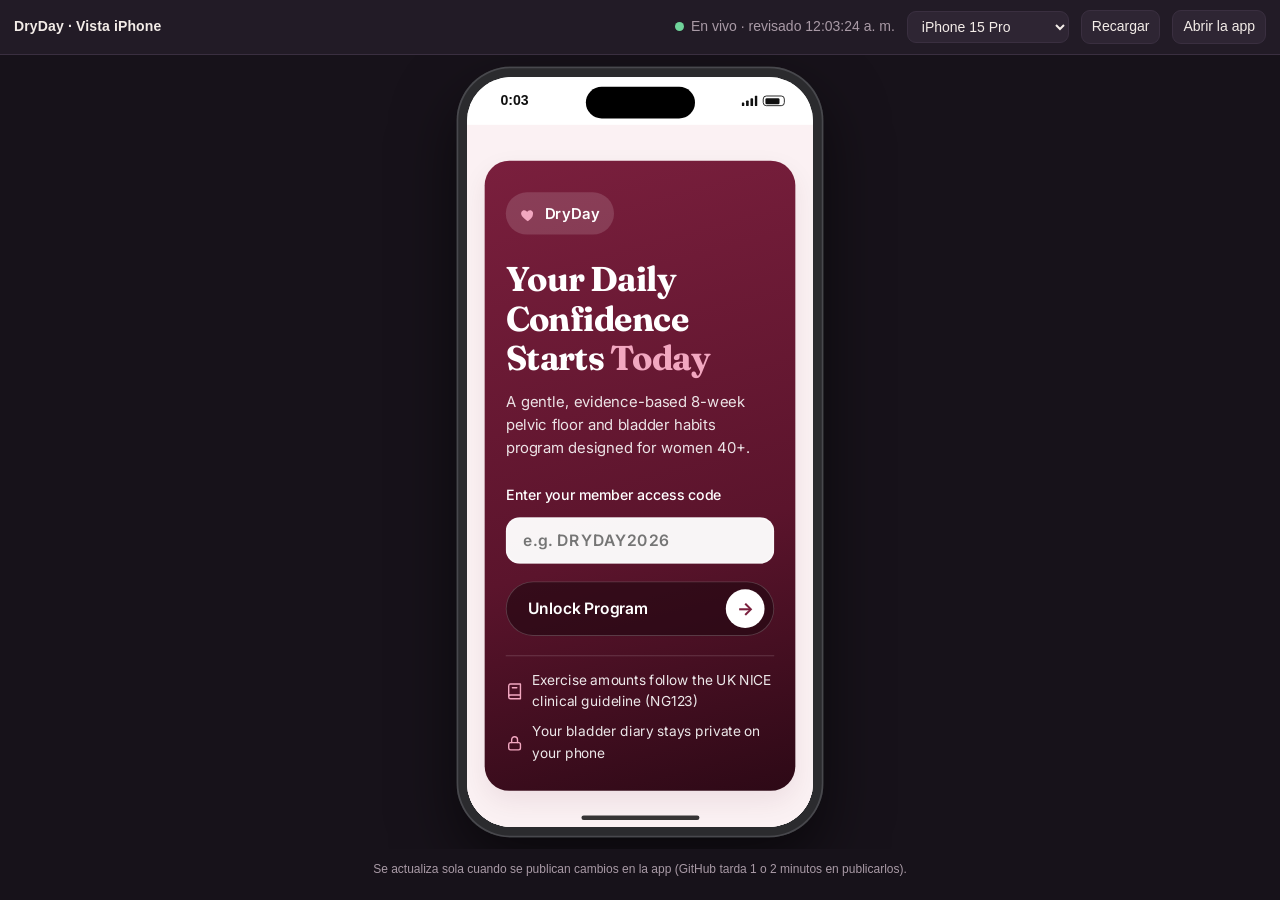
==== preview.html @ 5cd4e9ce "Add live iPhone preview page (preview.html) Shows the app inside an iPhone frame and reloads it auto" ====
<!doctype html>
<html lang="es">
<head>
<meta charset="utf-8" />
<meta name="viewport" content="width=device-width, initial-scale=1, viewport-fit=cover" />
<meta name="robots" content="noindex" />
<title>DryDay · Vista iPhone</title>
<style>
  /* Live iPhone preview of the DryDay app (same site, so the app runs for real inside the frame).
     Not part of the app: the service worker skips this page. */
  :root {
    --bg: #17121a;
    --panel: #221b26;
    --line: #3a2f40;
    --text: #f3ece8;
    --muted: #a99aa6;
    --accent: #e7b7c0;
    --live: #6fd39a;
    --busy: #f0c46a;
    --frame: #2b2b2e;
    --frame-edge: #48484d;
    color-scheme: dark;
  }
  * { box-sizing: border-box; }
  html, body { height: 100%; }
  body {
    margin: 0;
    background: var(--bg);
    color: var(--text);
    font: 14px/1.4 -apple-system, BlinkMacSystemFont, "Segoe UI", Roboto, sans-serif;
    display: flex;
    flex-direction: column;
    overflow: hidden;
  }
  header {
    display: flex;
    flex-wrap: wrap;
    align-items: center;
    gap: 8px 12px;
    padding: max(10px, env(safe-area-inset-top, 0px)) max(14px, env(safe-area-inset-right, 0px)) 10px max(14px, env(safe-area-inset-left, 0px));
    border-bottom: 1px solid var(--line);
    background: var(--panel);
  }
  .brand { font-weight: 700; letter-spacing: .01em; margin-right: auto; }
  .status { display: inline-flex; align-items: center; gap: 7px; color: var(--muted); font-variant-numeric: tabular-nums; }
  .dot { width: 9px; height: 9px; border-radius: 50%; background: var(--live); box-shadow: 0 0 0 0 rgba(111, 211, 154, .6); animation: pulse 2s infinite; }
  .status.busy .dot { background: var(--busy); animation: none; }
  .status.off .dot { background: var(--muted); animation: none; }
  @keyframes pulse { 0% { box-shadow: 0 0 0 0 rgba(111, 211, 154, .55); } 70% { box-shadow: 0 0 0 8px rgba(111, 211, 154, 0); } 100% { box-shadow: 0 0 0 0 rgba(111, 211, 154, 0); } }
  select, button, a.btn {
    font: inherit;
    color: var(--text);
    background: #2e2533;
    border: 1px solid var(--line);
    border-radius: 9px;
    padding: 6px 10px;
    text-decoration: none;
    cursor: pointer;
  }
  button:focus-visible, select:focus-visible, a.btn:focus-visible { outline: 2px solid var(--accent); outline-offset: 2px; }
  .stage { flex: 1; min-height: 0; position: relative; overflow: hidden; }
  .scaler { position: absolute; left: 50%; top: 50%; transform-origin: center center; }
  .phone {
    position: relative;
    padding: 12px;
    border-radius: 62px;
    background: var(--frame);
    box-shadow: inset 0 0 0 2px var(--frame-edge), 0 30px 70px rgba(0, 0, 0, .55);
  }
  .phone.small { border-radius: 46px; padding: 54px 10px; }
  .screen {
    position: relative;
    overflow: hidden;
    border-radius: 50px;
    background: #fff;
    display: flex;
    flex-direction: column;
  }
  .phone.small .screen { border-radius: 4px; }
  .statusbar {
    height: 54px;
    flex: none;
    display: flex;
    align-items: center;
    justify-content: space-between;
    padding: 0 32px 0 38px;
    font: 600 16px/1 -apple-system, BlinkMacSystemFont, "Segoe UI", sans-serif;
    color: #111;
    background: #fff;
    position: relative;
  }
  .phone.small .statusbar { height: 20px; padding: 0 8px; font-size: 12px; }
  .island { position: absolute; left: 50%; top: 11px; width: 124px; height: 36px; margin-left: -62px; border-radius: 20px; background: #000; }
  .phone.small .island { display: none; }
  .sb-icons { display: inline-flex; gap: 6px; align-items: center; }
  .batt { width: 25px; height: 12px; border: 1.5px solid #111; border-radius: 4px; position: relative; padding: 1.5px; }
  .batt::before { content: ""; display: block; height: 100%; width: 80%; background: #111; border-radius: 1.5px; }
  iframe { border: 0; display: block; width: 100%; flex: 1; background: #fff; }
  .home { position: absolute; left: 50%; bottom: 8px; width: 134px; height: 5px; margin-left: -67px; border-radius: 3px; background: rgba(0, 0, 0, .78); pointer-events: none; }
  .phone.small .home { display: none; }
  .homebtn { display: none; position: absolute; left: 50%; bottom: 10px; width: 38px; height: 38px; margin-left: -19px; border-radius: 50%; box-shadow: inset 0 0 0 2px var(--frame-edge); }
  .phone.small .homebtn { display: block; }
  .toast {
    position: absolute;
    left: 50%;
    top: 18px;
    transform: translate(-50%, -12px);
    opacity: 0;
    background: var(--live);
    color: #0f2418;
    font-weight: 700;
    padding: 7px 14px;
    border-radius: 999px;
    transition: opacity .25s, transform .25s;
    pointer-events: none;
    z-index: 5;
  }
  .toast.show { opacity: 1; transform: translate(-50%, 0); }
  .note { color: var(--muted); font-size: 12px; text-align: center; padding: 0 max(14px, env(safe-area-inset-right, 0px)) max(10px, env(safe-area-inset-bottom, 0px)) max(14px, env(safe-area-inset-left, 0px)); }
  @media (prefers-reduced-motion: reduce) { .dot { animation: none; } .toast { transition: none; } }
</style>
</head>
<body>
<header>
  <span class="brand">DryDay · Vista iPhone</span>
  <span class="status" id="status" role="status"><span class="dot"></span><span id="statusText">Conectando…</span></span>
  <label for="device" style="position:absolute;left:-9999px">Modelo</label>
  <select id="device">
    <option value="15pro">iPhone 15 Pro</option>
    <option value="15promax">iPhone 15 Pro Max</option>
    <option value="se">iPhone SE</option>
  </select>
  <button type="button" id="reload">Recargar</button>
  <a class="btn" href="./" target="_blank" rel="noopener">Abrir la app</a>
</header>

<div class="stage" id="stage">
  <div class="toast" id="toast">Cambios nuevos cargados</div>
  <div class="scaler" id="scaler">
    <div class="phone" id="phone">
      <div class="screen" id="screen">
        <div class="statusbar"><span id="clock">9:41</span><span class="island"></span><span class="sb-icons"><svg width="18" height="12" viewBox="0 0 18 12" aria-hidden="true"><rect x="0" y="8" width="3" height="4" rx="1" fill="#111"/><rect x="5" y="5.5" width="3" height="6.5" rx="1" fill="#111"/><rect x="10" y="3" width="3" height="9" rx="1" fill="#111"/><rect x="15" y="0" width="3" height="12" rx="1" fill="#111"/></svg><span class="batt"></span></span></div>
        <iframe id="app" title="App DryDay" src="./"></iframe>
        <div class="home"></div>
      </div>
      <div class="homebtn"></div>
    </div>
  </div>
</div>
<p class="note">Se actualiza sola cuando se publican cambios en la app (GitHub tarda 1 o 2 minutos en publicarlos).</p>

<script>
(function () {
  // Screen size in CSS points (what the app sees as its width and height).
  var DEVICES = {
    '15pro':    { w: 393, h: 852, small: false },
    '15promax': { w: 430, h: 932, small: false },
    'se':       { w: 375, h: 667, small: true }
  };
  var FILES = ['./', 'app.js', 'program.js', 'styles.css', 'manifest.webmanifest'];
  var POLL_MS = 5000;

  var stage = document.getElementById('stage');
  var scaler = document.getElementById('scaler');
  var phone = document.getElementById('phone');
  var screen = document.getElementById('screen');
  var frame = document.getElementById('app');
  var select = document.getElementById('device');
  var statusEl = document.getElementById('status');
  var statusText = document.getElementById('statusText');
  var toast = document.getElementById('toast');

  try { var saved = localStorage.getItem('dryday-preview-device'); if (saved && DEVICES[saved]) select.value = saved; } catch (e) {}

  function layout() {
    var d = DEVICES[select.value];
    phone.classList.toggle('small', d.small);
    screen.style.width = d.w + 'px';
    screen.style.height = d.h + 'px';
    var pad = 24;
    var pw = phone.offsetWidth, ph = phone.offsetHeight;
    var s = Math.min((stage.clientWidth - pad) / pw, (stage.clientHeight - pad) / ph, 1);
    scaler.style.transform = 'translate(-50%, -50%) scale(' + Math.max(s, 0.2) + ')';
  }
  select.addEventListener('change', function () {
    try { localStorage.setItem('dryday-preview-device', select.value); } catch (e) {}
    layout();
  });
  window.addEventListener('resize', layout);
  layout();

  function tick() {
    var d = new Date();
    document.getElementById('clock').textContent = d.getHours() + ':' + String(d.getMinutes()).padStart(2, '0');
  }
  tick(); setInterval(tick, 15000);

  function hash(str) {
    var h = 5381;
    for (var i = 0; i < str.length; i++) h = ((h << 5) + h + str.charCodeAt(i)) | 0;
    return h;
  }
  function timeNow() {
    var d = new Date();
    return d.toLocaleTimeString('es-UY', { hour: '2-digit', minute: '2-digit', second: '2-digit' });
  }

  // cache: 'reload' fetches a fresh copy and also refreshes the browser cache,
  // so when the frame reloads it gets the new files, not old saved ones.
  function snapshot() {
    return Promise.all(FILES.map(function (f) {
      return fetch(f, { cache: 'reload' }).then(function (r) { return r.ok ? r.text() : ''; });
    })).then(function (texts) { return texts.map(hash).join('.'); });
  }

  var last = null;
  function check() {
    if (document.hidden) return;
    snapshot().then(function (sig) {
      statusEl.className = 'status';
      if (last !== null && sig !== last) {
        statusText.textContent = 'Cargando cambios…';
        statusEl.className = 'status busy';
        frame.contentWindow.location.reload();
        toast.classList.add('show');
        setTimeout(function () { toast.classList.remove('show'); }, 2600);
      }
      last = sig;
      statusText.textContent = 'En vivo · revisado ' + timeNow();
    }).catch(function () {
      statusEl.className = 'status off';
      statusText.textContent = 'Sin conexión · reintentando';
    });
  }
  frame.addEventListener('load', function () { if (last !== null) { statusEl.className = 'status'; } });
  check();
  setInterval(check, POLL_MS);
  document.addEventListener('visibilitychange', function () { if (!document.hidden) check(); });

  document.getElementById('reload').addEventListener('click', function () {
    snapshot().then(function (sig) { last = sig; }).catch(function () {}).then(function () {
      frame.contentWindow.location.reload();
    });
  });
})();
</script>
</body>
</html>
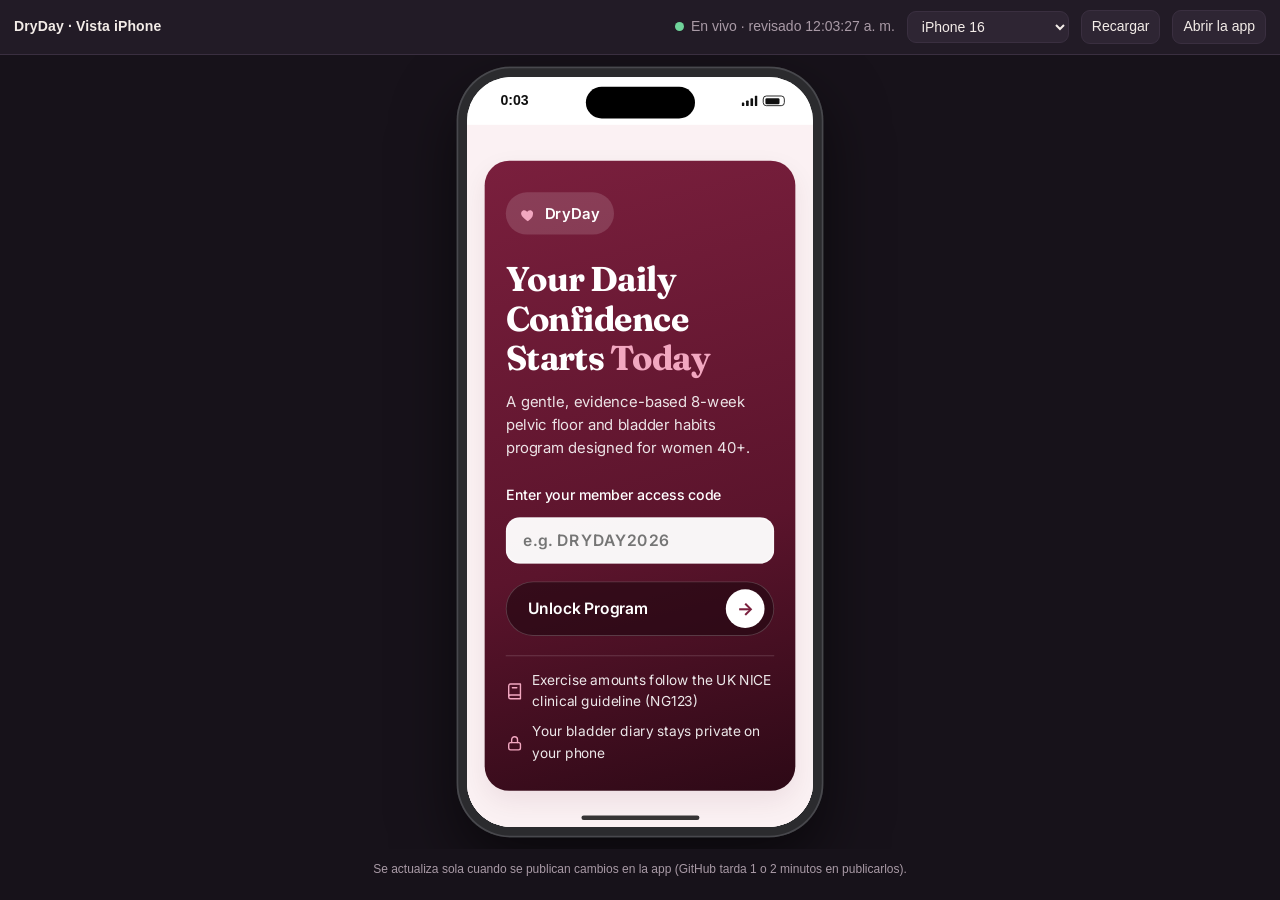
==== commit a2d4ab44: "Preview: add iPhone 16, 16 Pro and 16 Pro Max Co-Authored-By: Claude Opus 5.5 <noreply@anthropic.com" ====
--- a/preview.html
+++ b/preview.html
@@ -126,6 +126,9 @@
   <span class="status" id="status" role="status"><span class="dot"></span><span id="statusText">Conectando…</span></span>
   <label for="device" style="position:absolute;left:-9999px">Modelo</label>
   <select id="device">
+    <option value="16">iPhone 16</option>
+    <option value="16pro">iPhone 16 Pro</option>
+    <option value="16promax">iPhone 16 Pro Max</option>
     <option value="15pro">iPhone 15 Pro</option>
     <option value="15promax">iPhone 15 Pro Max</option>
     <option value="se">iPhone SE</option>
@@ -153,6 +156,9 @@
 (function () {
   // Screen size in CSS points (what the app sees as its width and height).
   var DEVICES = {
+    '16':       { w: 393, h: 852, small: false },
+    '16pro':    { w: 402, h: 874, small: false },
+    '16promax': { w: 440, h: 956, small: false },
     '15pro':    { w: 393, h: 852, small: false },
     '15promax': { w: 430, h: 932, small: false },
     'se':       { w: 375, h: 667, small: true }
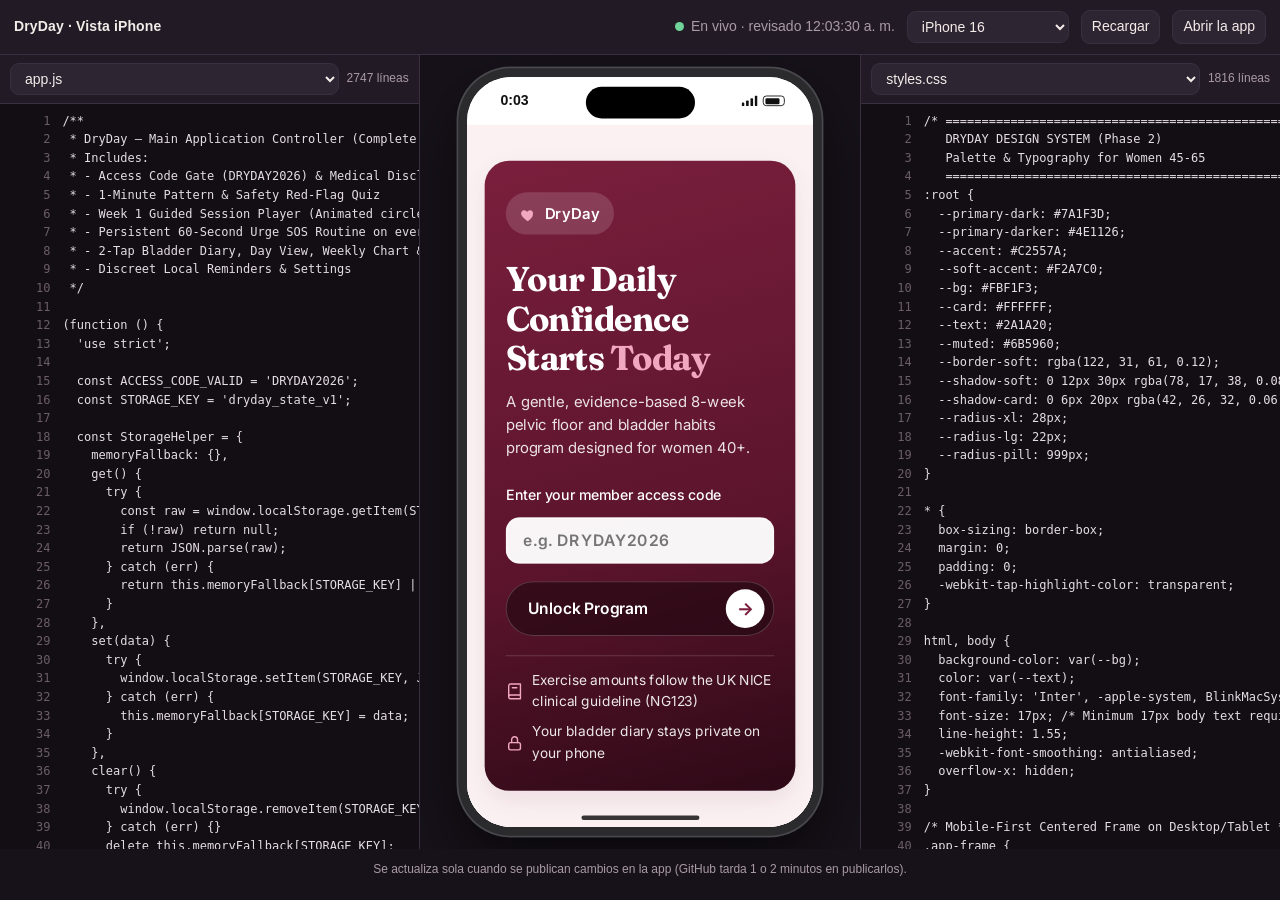
==== commit 6208f08b: "Preview: show the app's code on both sides of the iPhone Wide screens get a code panel on each side;" ====
--- a/preview.html
+++ b/preview.html
@@ -117,6 +117,27 @@
   }
   .toast.show { opacity: 1; transform: translate(-50%, 0); }
   .note { color: var(--muted); font-size: 12px; text-align: center; padding: 0 max(14px, env(safe-area-inset-right, 0px)) max(10px, env(safe-area-inset-bottom, 0px)) max(14px, env(safe-area-inset-left, 0px)); }
+  /* Code panels: both sides on wide screens, a "Código" tab on phones. */
+  .main { flex: 1; min-height: 0; display: grid; grid-template-columns: minmax(0, 1fr) minmax(0, 1.05fr) minmax(0, 1fr); }
+  .code { min-width: 0; min-height: 0; display: flex; flex-direction: column; background: #120e14; border-right: 1px solid var(--line); }
+  .code.right { border-right: 0; border-left: 1px solid var(--line); }
+  .code-head { display: flex; align-items: center; gap: 8px; padding: 8px 10px; border-bottom: 1px solid var(--line); background: var(--panel); }
+  .code-head select { flex: 1; min-width: 0; }
+  .code-meta { color: var(--muted); font-size: 12px; white-space: nowrap; font-variant-numeric: tabular-nums; }
+  .code-body { flex: 1; min-height: 0; overflow: auto; margin: 0; padding: 8px 0; font: 12px/1.55 ui-monospace, SFMono-Regular, Menlo, Consolas, monospace; color: #e6dde3; tab-size: 2; }
+  .ln { display: block; padding: 0 12px 0 0; white-space: pre; }
+  .ln::before { content: attr(data-n); display: inline-block; width: 4.2em; padding-right: 12px; text-align: right; color: #6b5d68; user-select: none; }
+  .ln.new { background: rgba(111, 211, 154, .16); box-shadow: inset 3px 0 0 var(--live); }
+  .views { display: none; }
+  .views button[aria-pressed="true"] { background: var(--accent); color: #2a1520; border-color: var(--accent); font-weight: 700; }
+  @media (max-width: 999px) {
+    .main { grid-template-columns: minmax(0, 1fr); }
+    .views { display: inline-flex; gap: 6px; }
+    .code.right { display: none; }
+    .main[data-view="phone"] .code.left { display: none; }
+    .main[data-view="code"] .stage { display: none; }
+    .code.left { border-right: 0; }
+  }
   @media (prefers-reduced-motion: reduce) { .dot { animation: none; } .toast { transition: none; } }
 </style>
 </head>
@@ -133,10 +154,19 @@
     <option value="15promax">iPhone 15 Pro Max</option>
     <option value="se">iPhone SE</option>
   </select>
+  <span class="views" role="group" aria-label="Vista">
+    <button type="button" id="viewPhone" aria-pressed="true">iPhone</button>
+    <button type="button" id="viewCode" aria-pressed="false">Código</button>
+  </span>
   <button type="button" id="reload">Recargar</button>
   <a class="btn" href="./" target="_blank" rel="noopener">Abrir la app</a>
 </header>
 
+<main class="main" id="main" data-view="phone">
+<section class="code left" aria-label="Código, panel izquierdo">
+  <div class="code-head"><label for="fileL" style="position:absolute;left:-9999px">Archivo</label><select id="fileL"></select><span class="code-meta" id="metaL"></span></div>
+  <pre class="code-body" id="bodyL"></pre>
+</section>
 <div class="stage" id="stage">
   <div class="toast" id="toast">Cambios nuevos cargados</div>
   <div class="scaler" id="scaler">
@@ -150,6 +180,11 @@
     </div>
   </div>
 </div>
+<section class="code right" aria-label="Código, panel derecho">
+  <div class="code-head"><label for="fileR" style="position:absolute;left:-9999px">Archivo</label><select id="fileR"></select><span class="code-meta" id="metaR"></span></div>
+  <pre class="code-body" id="bodyR"></pre>
+</section>
+</main>
 <p class="note">Se actualiza sola cuando se publican cambios en la app (GitHub tarda 1 o 2 minutos en publicarlos).</p>
 
 <script>
@@ -163,7 +198,10 @@
     '15promax': { w: 430, h: 932, small: false },
     'se':       { w: 375, h: 667, small: true }
   };
-  var FILES = ['./', 'app.js', 'program.js', 'styles.css', 'manifest.webmanifest'];
+  var FILES = ['./', 'app.js', 'program.js', 'styles.css', 'manifest.webmanifest', 'sw.js'];
+  var LABELS = { './': 'index.html' };
+  var texts = {};      // latest text of each file
+  var fresh = {};      // file -> set of line numbers that changed in the last update
   var POLL_MS = 5000;
 
   var stage = document.getElementById('stage');
@@ -216,8 +254,83 @@
   function snapshot() {
     return Promise.all(FILES.map(function (f) {
       return fetch(f, { cache: 'reload' }).then(function (r) { return r.ok ? r.text() : ''; });
-    })).then(function (texts) { return texts.map(hash).join('.'); });
-  }
+    })).then(function (list) {
+      list.forEach(function (t, i) {
+        var f = FILES[i], old = texts[f];
+        if (old !== undefined && old !== t) fresh[f] = changedLines(old, t);
+        texts[f] = t;
+      });
+      renderCode();
+      return list.map(hash).join('.');
+    });
+  }
+
+  // Lines in the new version that did not exist in the old one (marked green).
+  function changedLines(oldText, newText) {
+    var count = {};
+    oldText.split('\n').forEach(function (l) { count[l] = (count[l] || 0) + 1; });
+    var out = {};
+    newText.split('\n').forEach(function (l, i) {
+      if (count[l]) count[l]--; else out[i] = true;
+    });
+    return out;
+  }
+
+  var panes = [
+    { sel: document.getElementById('fileL'), body: document.getElementById('bodyL'), meta: document.getElementById('metaL'), key: 'dryday-preview-fileL', def: 'app.js', shown: null },
+    { sel: document.getElementById('fileR'), body: document.getElementById('bodyR'), meta: document.getElementById('metaR'), key: 'dryday-preview-fileR', def: 'styles.css', shown: null }
+  ];
+  panes.forEach(function (p) {
+    FILES.forEach(function (f) {
+      var o = document.createElement('option'); o.value = f; o.textContent = LABELS[f] || f; p.sel.appendChild(o);
+    });
+    var v = p.def;
+    try { var sv = localStorage.getItem(p.key); if (sv && FILES.indexOf(sv) >= 0) v = sv; } catch (e) {}
+    p.sel.value = v;
+    p.sel.addEventListener('change', function () {
+      try { localStorage.setItem(p.key, p.sel.value); } catch (e) {}
+      p.shown = null; renderCode();
+    });
+  });
+
+  function renderCode() {
+    panes.forEach(function (p) {
+      var f = p.sel.value, t = texts[f];
+      if (t === undefined) return;
+      var stamp = f + '|' + hash(t) + '|' + Object.keys(fresh[f] || {}).length;
+      if (p.shown === stamp) return;
+      var keepScroll = p.shown && p.shown.split('|')[0] === f && p.shown.split('|')[1] === String(hash(t));
+      var top = p.body.scrollTop;
+      var marks = fresh[f] || {};
+      var frag = document.createDocumentFragment(), first = null;
+      t.split('\n').forEach(function (line, i) {
+        var el = document.createElement('span');
+        el.className = 'ln' + (marks[i] ? ' new' : '');
+        el.setAttribute('data-n', i + 1);
+        el.textContent = line || ' ';
+        if (marks[i] && first === null) first = el;
+        frag.appendChild(el);
+      });
+      p.body.textContent = '';
+      p.body.appendChild(frag);
+      var n = Object.keys(marks).length;
+      p.meta.textContent = t.split('\n').length + ' líneas' + (n ? ' · ' + n + ' nuevas' : '');
+      if (first && !keepScroll) p.body.scrollTop = Math.max(first.offsetTop - 80, 0);
+      else p.body.scrollTop = top;
+      p.shown = stamp;
+    });
+  }
+
+  var main = document.getElementById('main');
+  var bPhone = document.getElementById('viewPhone'), bCode = document.getElementById('viewCode');
+  function setView(v) {
+    main.setAttribute('data-view', v);
+    bPhone.setAttribute('aria-pressed', String(v === 'phone'));
+    bCode.setAttribute('aria-pressed', String(v === 'code'));
+    layout();
+  }
+  bPhone.addEventListener('click', function () { setView('phone'); });
+  bCode.addEventListener('click', function () { setView('code'); });
 
   var last = null;
   function check() {
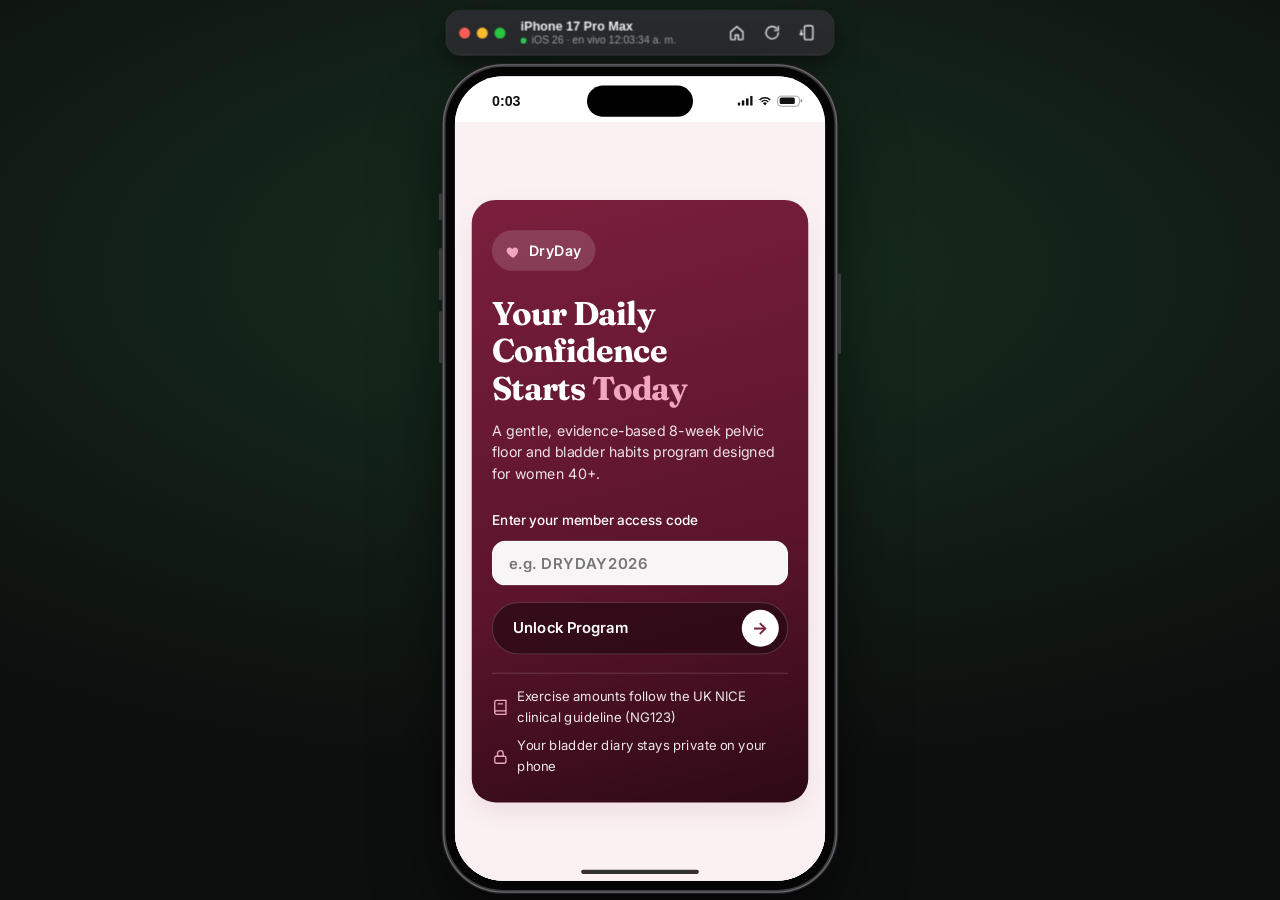
==== commit 94de8c7f: "Preview: Simulator-style window with iPhone 17 Pro Max; remove code panels Adds iPhone 17, 17 Pro an" ====
--- a/preview.html
+++ b/preview.html
@@ -4,175 +4,165 @@
 <meta charset="utf-8" />
 <meta name="viewport" content="width=device-width, initial-scale=1, viewport-fit=cover" />
 <meta name="robots" content="noindex" />
-<title>DryDay · Vista iPhone</title>
+<title>DryDay · Simulador iPhone</title>
 <style>
-  /* Live iPhone preview of the DryDay app (same site, so the app runs for real inside the frame).
+  /* Live iPhone preview of the DryDay app, styled like the Xcode Simulator window.
+     Same site as the app, so the app runs for real inside the frame.
      Not part of the app: the service worker skips this page. */
   :root {
-    --bg: #17121a;
-    --panel: #221b26;
-    --line: #3a2f40;
-    --text: #f3ece8;
-    --muted: #a99aa6;
-    --accent: #e7b7c0;
-    --live: #6fd39a;
-    --busy: #f0c46a;
-    --frame: #2b2b2e;
-    --frame-edge: #48484d;
+    --desk: #0d0f0e;
+    --desk-glow: #17301f;
+    --bar: rgba(44, 44, 48, .92);
+    --bar-edge: rgba(255, 255, 255, .08);
+    --title: #f2f2f4;
+    --sub: #a1a1a8;
+    --icon: #e9e9ee;
+    --live: #34c759;
+    --busy: #ffcc00;
+    --titanium: #3a3a3d;
+    --titanium-hi: #6a6a6f;
     color-scheme: dark;
   }
   * { box-sizing: border-box; }
   html, body { height: 100%; }
   body {
     margin: 0;
-    background: var(--bg);
-    color: var(--text);
-    font: 14px/1.4 -apple-system, BlinkMacSystemFont, "Segoe UI", Roboto, sans-serif;
-    display: flex;
-    flex-direction: column;
+    background: radial-gradient(120% 80% at 50% 30%, var(--desk-glow), var(--desk) 70%);
+    color: var(--title);
+    font: 13px/1.3 -apple-system, BlinkMacSystemFont, "SF Pro Text", "Segoe UI", Roboto, sans-serif;
     overflow: hidden;
   }
-  header {
-    display: flex;
-    flex-wrap: wrap;
-    align-items: center;
-    gap: 8px 12px;
-    padding: max(10px, env(safe-area-inset-top, 0px)) max(14px, env(safe-area-inset-right, 0px)) 10px max(14px, env(safe-area-inset-left, 0px));
-    border-bottom: 1px solid var(--line);
-    background: var(--panel);
-  }
-  .brand { font-weight: 700; letter-spacing: .01em; margin-right: auto; }
-  .status { display: inline-flex; align-items: center; gap: 7px; color: var(--muted); font-variant-numeric: tabular-nums; }
-  .dot { width: 9px; height: 9px; border-radius: 50%; background: var(--live); box-shadow: 0 0 0 0 rgba(111, 211, 154, .6); animation: pulse 2s infinite; }
-  .status.busy .dot { background: var(--busy); animation: none; }
-  .status.off .dot { background: var(--muted); animation: none; }
-  @keyframes pulse { 0% { box-shadow: 0 0 0 0 rgba(111, 211, 154, .55); } 70% { box-shadow: 0 0 0 8px rgba(111, 211, 154, 0); } 100% { box-shadow: 0 0 0 0 rgba(111, 211, 154, 0); } }
-  select, button, a.btn {
-    font: inherit;
-    color: var(--text);
-    background: #2e2533;
-    border: 1px solid var(--line);
-    border-radius: 9px;
-    padding: 6px 10px;
-    text-decoration: none;
-    cursor: pointer;
-  }
-  button:focus-visible, select:focus-visible, a.btn:focus-visible { outline: 2px solid var(--accent); outline-offset: 2px; }
-  .stage { flex: 1; min-height: 0; position: relative; overflow: hidden; }
-  .scaler { position: absolute; left: 50%; top: 50%; transform-origin: center center; }
+  .stage { position: fixed; inset: 0; }
+  .scaler { position: absolute; left: 50%; top: 50%; transform-origin: center center; display: flex; flex-direction: column; align-items: center; gap: 14px; }
+
+  /* Simulator window bar */
+  .simbar {
+    display: flex; align-items: center; gap: 18px;
+    padding: 10px 14px 10px 16px;
+    border-radius: 18px;
+    background: var(--bar);
+    box-shadow: inset 0 0 0 1px var(--bar-edge), 0 10px 30px rgba(0, 0, 0, .45);
+    backdrop-filter: blur(20px); -webkit-backdrop-filter: blur(20px);
+    width: 100%;
+  }
+  .lights { display: flex; gap: 8px; flex: none; }
+  .lights i { width: 13px; height: 13px; border-radius: 50%; display: block; }
+  .lights i:nth-child(1) { background: #ff5f57; } .lights i:nth-child(2) { background: #febc2e; } .lights i:nth-child(3) { background: #28c840; }
+  .titles { flex: 1; min-width: 0; display: flex; flex-direction: column; }
+  .titles select {
+    appearance: none; -webkit-appearance: none;
+    background: transparent; border: 0; padding: 0; margin: 0;
+    color: var(--title); font-family: inherit; font-size: 15px; font-weight: 700; line-height: 1.2; cursor: pointer;
+    max-width: 100%;
+  }
+  .titles select option { color: #000; }
+  .sub { color: var(--sub); font-size: 12.5px; display: inline-flex; align-items: center; gap: 6px; font-variant-numeric: tabular-nums; }
+  .dot { width: 7px; height: 7px; border-radius: 50%; background: var(--live); }
+  .sub.busy .dot { background: var(--busy); }
+  .sub.off .dot { background: var(--sub); }
+  .tools { display: flex; gap: 6px; flex: none; }
+  .tools button {
+    width: 36px; height: 32px; display: grid; place-items: center;
+    background: transparent; border: 0; border-radius: 8px; color: var(--icon); cursor: pointer;
+  }
+  .tools button:hover { background: rgba(255, 255, 255, .08); }
+  .tools button:focus-visible, .titles select:focus-visible { outline: 2px solid #0a84ff; outline-offset: 2px; }
+  .tools svg { width: 22px; height: 22px; }
+
+  /* iPhone */
   .phone {
     position: relative;
-    padding: 12px;
-    border-radius: 62px;
-    background: var(--frame);
-    box-shadow: inset 0 0 0 2px var(--frame-edge), 0 30px 70px rgba(0, 0, 0, .55);
-  }
-  .phone.small { border-radius: 46px; padding: 54px 10px; }
-  .screen {
-    position: relative;
-    overflow: hidden;
-    border-radius: 50px;
-    background: #fff;
-    display: flex;
-    flex-direction: column;
-  }
-  .phone.small .screen { border-radius: 4px; }
+    padding: 11px;
+    border-radius: 68px;
+    background: #050505;
+    box-shadow:
+      0 0 0 2px var(--titanium),
+      0 0 0 3.5px var(--titanium-hi),
+      0 0 0 5px #1c1c1e,
+      0 40px 80px rgba(0, 0, 0, .6);
+  }
+  .phone.small { border-radius: 52px; padding: 62px 12px; background: #0b0b0c; }
+  .screen { position: relative; overflow: hidden; border-radius: 57px; background: #fff; display: flex; flex-direction: column; }
+  .phone.small .screen { border-radius: 3px; }
   .statusbar {
-    height: 54px;
-    flex: none;
-    display: flex;
-    align-items: center;
-    justify-content: space-between;
-    padding: 0 32px 0 38px;
-    font: 600 16px/1 -apple-system, BlinkMacSystemFont, "Segoe UI", sans-serif;
-    color: #111;
-    background: #fff;
-    position: relative;
+    height: 54px; flex: none; position: relative;
+    display: flex; align-items: center; justify-content: space-between;
+    padding: 4px 30px 0 44px;
+    font: 600 17px/1 -apple-system, BlinkMacSystemFont, "SF Pro Text", "Segoe UI", sans-serif;
+    color: #111; background: #fff;
   }
   .phone.small .statusbar { height: 20px; padding: 0 8px; font-size: 12px; }
-  .island { position: absolute; left: 50%; top: 11px; width: 124px; height: 36px; margin-left: -62px; border-radius: 20px; background: #000; }
+  .phone.land .statusbar { display: none; }
+  .island { position: absolute; left: 50%; top: 11px; width: 126px; height: 37px; margin-left: -63px; border-radius: 20px; background: #000; }
   .phone.small .island { display: none; }
+  .landisland { display: none; position: absolute; left: 11px; top: 50%; width: 37px; height: 126px; margin-top: -63px; border-radius: 20px; background: #000; z-index: 3; }
+  .phone.land .landisland { display: block; }
   .sb-icons { display: inline-flex; gap: 6px; align-items: center; }
-  .batt { width: 25px; height: 12px; border: 1.5px solid #111; border-radius: 4px; position: relative; padding: 1.5px; }
-  .batt::before { content: ""; display: block; height: 100%; width: 80%; background: #111; border-radius: 1.5px; }
+  .batt { width: 27px; height: 13px; border: 1.5px solid rgba(17, 17, 17, .45); border-radius: 4.5px; padding: 1.5px; position: relative; }
+  .batt::before { content: ""; display: block; height: 100%; width: 85%; background: #111; border-radius: 2px; }
+  .batt::after { content: ""; position: absolute; right: -4px; top: 3.5px; width: 2px; height: 4px; border-radius: 0 2px 2px 0; background: rgba(17, 17, 17, .45); }
   iframe { border: 0; display: block; width: 100%; flex: 1; background: #fff; }
-  .home { position: absolute; left: 50%; bottom: 8px; width: 134px; height: 5px; margin-left: -67px; border-radius: 3px; background: rgba(0, 0, 0, .78); pointer-events: none; }
+  .home { position: absolute; left: 50%; bottom: 8px; width: 140px; height: 5px; margin-left: -70px; border-radius: 3px; background: rgba(0, 0, 0, .8); pointer-events: none; }
   .phone.small .home { display: none; }
-  .homebtn { display: none; position: absolute; left: 50%; bottom: 10px; width: 38px; height: 38px; margin-left: -19px; border-radius: 50%; box-shadow: inset 0 0 0 2px var(--frame-edge); }
+  .homebtn { display: none; position: absolute; left: 50%; bottom: 12px; width: 40px; height: 40px; margin-left: -20px; border-radius: 50%; box-shadow: inset 0 0 0 2px #2a2a2c; }
   .phone.small .homebtn { display: block; }
+  /* side buttons */
+  .btn-side { position: absolute; background: var(--titanium); border-radius: 2px; }
+  .b1 { left: -8px; top: 150px; width: 4px; height: 32px; }
+  .b2 { left: -8px; top: 215px; width: 4px; height: 62px; }
+  .b3 { left: -8px; top: 290px; width: 4px; height: 62px; }
+  .b4 { right: -8px; top: 245px; width: 4px; height: 96px; }
+  .phone.land .btn-side, .phone.small .btn-side { display: none; }
+
   .toast {
-    position: absolute;
-    left: 50%;
-    top: 18px;
-    transform: translate(-50%, -12px);
-    opacity: 0;
-    background: var(--live);
-    color: #0f2418;
-    font-weight: 700;
-    padding: 7px 14px;
-    border-radius: 999px;
-    transition: opacity .25s, transform .25s;
-    pointer-events: none;
-    z-index: 5;
+    position: fixed; left: 50%; top: calc(16px + env(safe-area-inset-top, 0px));
+    transform: translate(-50%, -12px); opacity: 0;
+    background: var(--live); color: #062b12; font-weight: 700;
+    padding: 8px 16px; border-radius: 999px;
+    transition: opacity .25s, transform .25s; pointer-events: none; z-index: 5;
   }
   .toast.show { opacity: 1; transform: translate(-50%, 0); }
-  .note { color: var(--muted); font-size: 12px; text-align: center; padding: 0 max(14px, env(safe-area-inset-right, 0px)) max(10px, env(safe-area-inset-bottom, 0px)) max(14px, env(safe-area-inset-left, 0px)); }
-  /* Code panels: both sides on wide screens, a "Código" tab on phones. */
-  .main { flex: 1; min-height: 0; display: grid; grid-template-columns: minmax(0, 1fr) minmax(0, 1.05fr) minmax(0, 1fr); }
-  .code { min-width: 0; min-height: 0; display: flex; flex-direction: column; background: #120e14; border-right: 1px solid var(--line); }
-  .code.right { border-right: 0; border-left: 1px solid var(--line); }
-  .code-head { display: flex; align-items: center; gap: 8px; padding: 8px 10px; border-bottom: 1px solid var(--line); background: var(--panel); }
-  .code-head select { flex: 1; min-width: 0; }
-  .code-meta { color: var(--muted); font-size: 12px; white-space: nowrap; font-variant-numeric: tabular-nums; }
-  .code-body { flex: 1; min-height: 0; overflow: auto; margin: 0; padding: 8px 0; font: 12px/1.55 ui-monospace, SFMono-Regular, Menlo, Consolas, monospace; color: #e6dde3; tab-size: 2; }
-  .ln { display: block; padding: 0 12px 0 0; white-space: pre; }
-  .ln::before { content: attr(data-n); display: inline-block; width: 4.2em; padding-right: 12px; text-align: right; color: #6b5d68; user-select: none; }
-  .ln.new { background: rgba(111, 211, 154, .16); box-shadow: inset 3px 0 0 var(--live); }
-  .views { display: none; }
-  .views button[aria-pressed="true"] { background: var(--accent); color: #2a1520; border-color: var(--accent); font-weight: 700; }
-  @media (max-width: 999px) {
-    .main { grid-template-columns: minmax(0, 1fr); }
-    .views { display: inline-flex; gap: 6px; }
-    .code.right { display: none; }
-    .main[data-view="phone"] .code.left { display: none; }
-    .main[data-view="code"] .stage { display: none; }
-    .code.left { border-right: 0; }
-  }
-  @media (prefers-reduced-motion: reduce) { .dot { animation: none; } .toast { transition: none; } }
+  @media (prefers-reduced-motion: reduce) { .toast { transition: none; } }
 </style>
 </head>
 <body>
-<header>
-  <span class="brand">DryDay · Vista iPhone</span>
-  <span class="status" id="status" role="status"><span class="dot"></span><span id="statusText">Conectando…</span></span>
-  <label for="device" style="position:absolute;left:-9999px">Modelo</label>
-  <select id="device">
-    <option value="16">iPhone 16</option>
-    <option value="16pro">iPhone 16 Pro</option>
-    <option value="16promax">iPhone 16 Pro Max</option>
-    <option value="15pro">iPhone 15 Pro</option>
-    <option value="15promax">iPhone 15 Pro Max</option>
-    <option value="se">iPhone SE</option>
-  </select>
-  <span class="views" role="group" aria-label="Vista">
-    <button type="button" id="viewPhone" aria-pressed="true">iPhone</button>
-    <button type="button" id="viewCode" aria-pressed="false">Código</button>
-  </span>
-  <button type="button" id="reload">Recargar</button>
-  <a class="btn" href="./" target="_blank" rel="noopener">Abrir la app</a>
-</header>
-
-<main class="main" id="main" data-view="phone">
-<section class="code left" aria-label="Código, panel izquierdo">
-  <div class="code-head"><label for="fileL" style="position:absolute;left:-9999px">Archivo</label><select id="fileL"></select><span class="code-meta" id="metaL"></span></div>
-  <pre class="code-body" id="bodyL"></pre>
-</section>
+<div class="toast" id="toast" role="status">Cambios nuevos cargados</div>
 <div class="stage" id="stage">
-  <div class="toast" id="toast">Cambios nuevos cargados</div>
   <div class="scaler" id="scaler">
+    <div class="simbar" id="simbar">
+      <div class="lights" aria-hidden="true"><i></i><i></i><i></i></div>
+      <div class="titles">
+        <label for="device" style="position:absolute;left:-9999px">Modelo de iPhone</label>
+        <select id="device">
+          <option value="17promax">iPhone 17 Pro Max</option>
+          <option value="17pro">iPhone 17 Pro</option>
+          <option value="17">iPhone 17</option>
+          <option value="16promax">iPhone 16 Pro Max</option>
+          <option value="16pro">iPhone 16 Pro</option>
+          <option value="16">iPhone 16</option>
+          <option value="15pro">iPhone 15 Pro</option>
+          <option value="se">iPhone SE</option>
+        </select>
+        <span class="sub" id="status"><span class="dot"></span><span id="statusText">iOS 26 · conectando…</span></span>
+      </div>
+      <div class="tools">
+        <button type="button" id="home" title="Volver al inicio de la app" aria-label="Volver al inicio de la app">
+          <svg viewBox="0 0 24 24" fill="none" stroke="currentColor" stroke-width="1.8" stroke-linejoin="round"><path d="M4 11 12 4l8 7v9a1 1 0 0 1-1 1h-5v-6h-4v6H5a1 1 0 0 1-1-1z"/></svg>
+        </button>
+        <button type="button" id="reload" title="Recargar la app" aria-label="Recargar la app">
+          <svg viewBox="0 0 24 24" fill="none" stroke="currentColor" stroke-width="1.8" stroke-linecap="round" stroke-linejoin="round"><path d="M20 12a8 8 0 1 1-2.3-5.6M20 4v5h-5"/></svg>
+        </button>
+        <button type="button" id="rotate" title="Girar" aria-label="Girar el iPhone">
+          <svg viewBox="0 0 24 24" fill="none" stroke="currentColor" stroke-width="1.8" stroke-linejoin="round"><rect x="8" y="3" width="11" height="18" rx="2.5"/><path d="M4 9v6M2.5 13.5 4 15l1.5-1.5" stroke-linecap="round"/></svg>
+        </button>
+      </div>
+    </div>
+
     <div class="phone" id="phone">
+      <span class="btn-side b1"></span><span class="btn-side b2"></span><span class="btn-side b3"></span><span class="btn-side b4"></span>
       <div class="screen" id="screen">
-        <div class="statusbar"><span id="clock">9:41</span><span class="island"></span><span class="sb-icons"><svg width="18" height="12" viewBox="0 0 18 12" aria-hidden="true"><rect x="0" y="8" width="3" height="4" rx="1" fill="#111"/><rect x="5" y="5.5" width="3" height="6.5" rx="1" fill="#111"/><rect x="10" y="3" width="3" height="9" rx="1" fill="#111"/><rect x="15" y="0" width="3" height="12" rx="1" fill="#111"/></svg><span class="batt"></span></span></div>
+        <div class="statusbar"><span id="clock">9:41</span><span class="island"></span><span class="sb-icons"><svg width="18" height="12" viewBox="0 0 18 12" aria-hidden="true"><rect x="0" y="8" width="3" height="4" rx="1" fill="#111"/><rect x="5" y="5.5" width="3" height="6.5" rx="1" fill="#111"/><rect x="10" y="3" width="3" height="9" rx="1" fill="#111"/><rect x="15" y="0" width="3" height="12" rx="1" fill="#111"/></svg><svg width="17" height="12" viewBox="0 0 17 12" aria-hidden="true"><path d="M8.5 11.5 6.2 9a3.3 3.3 0 0 1 4.6 0zM3.9 6.8a6.5 6.5 0 0 1 9.2 0l-1.2 1.3a4.8 4.8 0 0 0-6.8 0zM1.5 4.4a9.9 9.9 0 0 1 14 0l-1.2 1.2a8.2 8.2 0 0 0-11.6 0z" fill="#111"/></svg><span class="batt"></span></span></div>
+        <span class="landisland"></span>
         <iframe id="app" title="App DryDay" src="./"></iframe>
         <div class="home"></div>
       </div>
@@ -180,28 +170,21 @@
     </div>
   </div>
 </div>
-<section class="code right" aria-label="Código, panel derecho">
-  <div class="code-head"><label for="fileR" style="position:absolute;left:-9999px">Archivo</label><select id="fileR"></select><span class="code-meta" id="metaR"></span></div>
-  <pre class="code-body" id="bodyR"></pre>
-</section>
-</main>
-<p class="note">Se actualiza sola cuando se publican cambios en la app (GitHub tarda 1 o 2 minutos en publicarlos).</p>
 
 <script>
 (function () {
-  // Screen size in CSS points (what the app sees as its width and height).
+  // Screen size in points (what the app sees as its width and height).
   var DEVICES = {
-    '16':       { w: 393, h: 852, small: false },
-    '16pro':    { w: 402, h: 874, small: false },
-    '16promax': { w: 440, h: 956, small: false },
-    '15pro':    { w: 393, h: 852, small: false },
-    '15promax': { w: 430, h: 932, small: false },
+    '17promax': { w: 440, h: 956 },
+    '17pro':    { w: 402, h: 874 },
+    '17':       { w: 402, h: 874 },
+    '16promax': { w: 440, h: 956 },
+    '16pro':    { w: 402, h: 874 },
+    '16':       { w: 393, h: 852 },
+    '15pro':    { w: 393, h: 852 },
     'se':       { w: 375, h: 667, small: true }
   };
-  var FILES = ['./', 'app.js', 'program.js', 'styles.css', 'manifest.webmanifest', 'sw.js'];
-  var LABELS = { './': 'index.html' };
-  var texts = {};      // latest text of each file
-  var fresh = {};      // file -> set of line numbers that changed in the last update
+  var FILES = ['./', 'app.js', 'program.js', 'styles.css', 'manifest.webmanifest'];
   var POLL_MS = 5000;
 
   var stage = document.getElementById('stage');
@@ -213,23 +196,29 @@
   var statusEl = document.getElementById('status');
   var statusText = document.getElementById('statusText');
   var toast = document.getElementById('toast');
-
-  try { var saved = localStorage.getItem('dryday-preview-device'); if (saved && DEVICES[saved]) select.value = saved; } catch (e) {}
+  var landscape = false;
+
+  try { var saved = localStorage.getItem('dryday-sim-device'); if (saved && DEVICES[saved]) select.value = saved; } catch (e) {}
 
   function layout() {
     var d = DEVICES[select.value];
-    phone.classList.toggle('small', d.small);
-    screen.style.width = d.w + 'px';
-    screen.style.height = d.h + 'px';
-    var pad = 24;
-    var pw = phone.offsetWidth, ph = phone.offsetHeight;
-    var s = Math.min((stage.clientWidth - pad) / pw, (stage.clientHeight - pad) / ph, 1);
-    scaler.style.transform = 'translate(-50%, -50%) scale(' + Math.max(s, 0.2) + ')';
+    var small = !!d.small;
+    var land = landscape && !small;
+    phone.classList.toggle('small', small);
+    phone.classList.toggle('land', land);
+    screen.style.width = (land ? d.h : d.w) + 'px';
+    screen.style.height = (land ? d.w : d.h) + 'px';
+    scaler.style.width = phone.offsetWidth + 'px';
+    var pad = 20;
+    var sw = scaler.offsetWidth, sh = scaler.offsetHeight;
+    var s = Math.min((stage.clientWidth - pad) / sw, (stage.clientHeight - pad) / sh, 1);
+    scaler.style.transform = 'translate(-50%, -50%) scale(' + Math.max(s, 0.15) + ')';
   }
   select.addEventListener('change', function () {
-    try { localStorage.setItem('dryday-preview-device', select.value); } catch (e) {}
+    try { localStorage.setItem('dryday-sim-device', select.value); } catch (e) {}
     layout();
   });
+  document.getElementById('rotate').addEventListener('click', function () { landscape = !landscape; layout(); });
   window.addEventListener('resize', layout);
   layout();
 
@@ -245,113 +234,35 @@
     return h;
   }
   function timeNow() {
-    var d = new Date();
-    return d.toLocaleTimeString('es-UY', { hour: '2-digit', minute: '2-digit', second: '2-digit' });
-  }
-
-  // cache: 'reload' fetches a fresh copy and also refreshes the browser cache,
-  // so when the frame reloads it gets the new files, not old saved ones.
+    return new Date().toLocaleTimeString('es-UY', { hour: '2-digit', minute: '2-digit', second: '2-digit' });
+  }
+
+  // cache: 'reload' gets a fresh copy and refreshes the browser cache,
+  // so when the app reloads it uses the new files, not old saved ones.
   function snapshot() {
     return Promise.all(FILES.map(function (f) {
       return fetch(f, { cache: 'reload' }).then(function (r) { return r.ok ? r.text() : ''; });
-    })).then(function (list) {
-      list.forEach(function (t, i) {
-        var f = FILES[i], old = texts[f];
-        if (old !== undefined && old !== t) fresh[f] = changedLines(old, t);
-        texts[f] = t;
-      });
-      renderCode();
-      return list.map(hash).join('.');
-    });
-  }
-
-  // Lines in the new version that did not exist in the old one (marked green).
-  function changedLines(oldText, newText) {
-    var count = {};
-    oldText.split('\n').forEach(function (l) { count[l] = (count[l] || 0) + 1; });
-    var out = {};
-    newText.split('\n').forEach(function (l, i) {
-      if (count[l]) count[l]--; else out[i] = true;
-    });
-    return out;
-  }
-
-  var panes = [
-    { sel: document.getElementById('fileL'), body: document.getElementById('bodyL'), meta: document.getElementById('metaL'), key: 'dryday-preview-fileL', def: 'app.js', shown: null },
-    { sel: document.getElementById('fileR'), body: document.getElementById('bodyR'), meta: document.getElementById('metaR'), key: 'dryday-preview-fileR', def: 'styles.css', shown: null }
-  ];
-  panes.forEach(function (p) {
-    FILES.forEach(function (f) {
-      var o = document.createElement('option'); o.value = f; o.textContent = LABELS[f] || f; p.sel.appendChild(o);
-    });
-    var v = p.def;
-    try { var sv = localStorage.getItem(p.key); if (sv && FILES.indexOf(sv) >= 0) v = sv; } catch (e) {}
-    p.sel.value = v;
-    p.sel.addEventListener('change', function () {
-      try { localStorage.setItem(p.key, p.sel.value); } catch (e) {}
-      p.shown = null; renderCode();
-    });
-  });
-
-  function renderCode() {
-    panes.forEach(function (p) {
-      var f = p.sel.value, t = texts[f];
-      if (t === undefined) return;
-      var stamp = f + '|' + hash(t) + '|' + Object.keys(fresh[f] || {}).length;
-      if (p.shown === stamp) return;
-      var keepScroll = p.shown && p.shown.split('|')[0] === f && p.shown.split('|')[1] === String(hash(t));
-      var top = p.body.scrollTop;
-      var marks = fresh[f] || {};
-      var frag = document.createDocumentFragment(), first = null;
-      t.split('\n').forEach(function (line, i) {
-        var el = document.createElement('span');
-        el.className = 'ln' + (marks[i] ? ' new' : '');
-        el.setAttribute('data-n', i + 1);
-        el.textContent = line || ' ';
-        if (marks[i] && first === null) first = el;
-        frag.appendChild(el);
-      });
-      p.body.textContent = '';
-      p.body.appendChild(frag);
-      var n = Object.keys(marks).length;
-      p.meta.textContent = t.split('\n').length + ' líneas' + (n ? ' · ' + n + ' nuevas' : '');
-      if (first && !keepScroll) p.body.scrollTop = Math.max(first.offsetTop - 80, 0);
-      else p.body.scrollTop = top;
-      p.shown = stamp;
-    });
-  }
-
-  var main = document.getElementById('main');
-  var bPhone = document.getElementById('viewPhone'), bCode = document.getElementById('viewCode');
-  function setView(v) {
-    main.setAttribute('data-view', v);
-    bPhone.setAttribute('aria-pressed', String(v === 'phone'));
-    bCode.setAttribute('aria-pressed', String(v === 'code'));
-    layout();
-  }
-  bPhone.addEventListener('click', function () { setView('phone'); });
-  bCode.addEventListener('click', function () { setView('code'); });
+    })).then(function (list) { return list.map(hash).join('.'); });
+  }
 
   var last = null;
   function check() {
     if (document.hidden) return;
     snapshot().then(function (sig) {
-      statusEl.className = 'status';
+      statusEl.className = 'sub';
       if (last !== null && sig !== last) {
-        statusText.textContent = 'Cargando cambios…';
-        statusEl.className = 'status busy';
+        statusEl.className = 'sub busy';
         frame.contentWindow.location.reload();
         toast.classList.add('show');
         setTimeout(function () { toast.classList.remove('show'); }, 2600);
       }
       last = sig;
-      statusText.textContent = 'En vivo · revisado ' + timeNow();
+      statusText.textContent = 'iOS 26 · en vivo ' + timeNow();
     }).catch(function () {
-      statusEl.className = 'status off';
-      statusText.textContent = 'Sin conexión · reintentando';
+      statusEl.className = 'sub off';
+      statusText.textContent = 'iOS 26 · sin conexión, reintentando';
     });
   }
-  frame.addEventListener('load', function () { if (last !== null) { statusEl.className = 'status'; } });
   check();
   setInterval(check, POLL_MS);
   document.addEventListener('visibilitychange', function () { if (!document.hidden) check(); });
@@ -361,6 +272,9 @@
       frame.contentWindow.location.reload();
     });
   });
+  document.getElementById('home').addEventListener('click', function () {
+    frame.src = './';
+  });
 })();
 </script>
 </body>
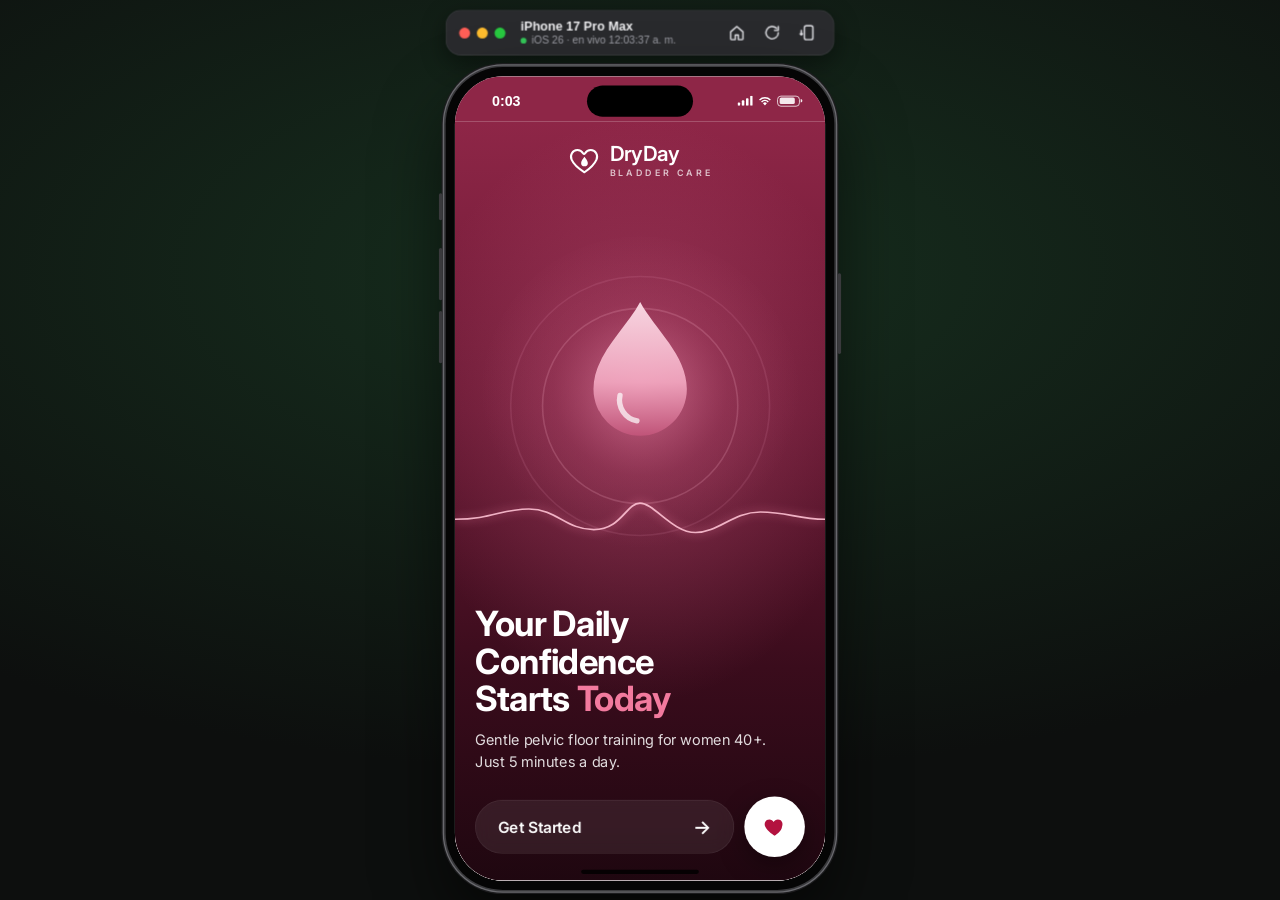
==== commit a5050842: "Add welcome screen before the access code; simulator status bar follows the app color New full-bleed" ====
--- a/preview.html
+++ b/preview.html
@@ -90,6 +90,7 @@
     padding: 4px 30px 0 44px;
     font: 600 17px/1 -apple-system, BlinkMacSystemFont, "SF Pro Text", "Segoe UI", sans-serif;
     color: #111; background: #fff;
+    transition: background-color .2s, color .2s;
   }
   .phone.small .statusbar { height: 20px; padding: 0 8px; font-size: 12px; }
   .phone.land .statusbar { display: none; }
@@ -98,9 +99,9 @@
   .landisland { display: none; position: absolute; left: 11px; top: 50%; width: 37px; height: 126px; margin-top: -63px; border-radius: 20px; background: #000; z-index: 3; }
   .phone.land .landisland { display: block; }
   .sb-icons { display: inline-flex; gap: 6px; align-items: center; }
-  .batt { width: 27px; height: 13px; border: 1.5px solid rgba(17, 17, 17, .45); border-radius: 4.5px; padding: 1.5px; position: relative; }
-  .batt::before { content: ""; display: block; height: 100%; width: 85%; background: #111; border-radius: 2px; }
-  .batt::after { content: ""; position: absolute; right: -4px; top: 3.5px; width: 2px; height: 4px; border-radius: 0 2px 2px 0; background: rgba(17, 17, 17, .45); }
+  .batt { width: 27px; height: 13px; border: 1.5px solid currentColor; opacity: .9; border-radius: 4.5px; padding: 1.5px; position: relative; }
+  .batt::before { content: ""; display: block; height: 100%; width: 85%; background: currentColor; border-radius: 2px; }
+  .batt::after { content: ""; position: absolute; right: -4px; top: 3.5px; width: 2px; height: 4px; border-radius: 0 2px 2px 0; background: currentColor; }
   iframe { border: 0; display: block; width: 100%; flex: 1; background: #fff; }
   .home { position: absolute; left: 50%; bottom: 8px; width: 140px; height: 5px; margin-left: -70px; border-radius: 3px; background: rgba(0, 0, 0, .8); pointer-events: none; }
   .phone.small .home { display: none; }
@@ -161,7 +162,7 @@
     <div class="phone" id="phone">
       <span class="btn-side b1"></span><span class="btn-side b2"></span><span class="btn-side b3"></span><span class="btn-side b4"></span>
       <div class="screen" id="screen">
-        <div class="statusbar"><span id="clock">9:41</span><span class="island"></span><span class="sb-icons"><svg width="18" height="12" viewBox="0 0 18 12" aria-hidden="true"><rect x="0" y="8" width="3" height="4" rx="1" fill="#111"/><rect x="5" y="5.5" width="3" height="6.5" rx="1" fill="#111"/><rect x="10" y="3" width="3" height="9" rx="1" fill="#111"/><rect x="15" y="0" width="3" height="12" rx="1" fill="#111"/></svg><svg width="17" height="12" viewBox="0 0 17 12" aria-hidden="true"><path d="M8.5 11.5 6.2 9a3.3 3.3 0 0 1 4.6 0zM3.9 6.8a6.5 6.5 0 0 1 9.2 0l-1.2 1.3a4.8 4.8 0 0 0-6.8 0zM1.5 4.4a9.9 9.9 0 0 1 14 0l-1.2 1.2a8.2 8.2 0 0 0-11.6 0z" fill="#111"/></svg><span class="batt"></span></span></div>
+        <div class="statusbar" id="statusbar"><span id="clock">9:41</span><span class="island"></span><span class="sb-icons"><svg width="18" height="12" viewBox="0 0 18 12" aria-hidden="true"><rect x="0" y="8" width="3" height="4" rx="1" fill="currentColor"/><rect x="5" y="5.5" width="3" height="6.5" rx="1" fill="currentColor"/><rect x="10" y="3" width="3" height="9" rx="1" fill="currentColor"/><rect x="15" y="0" width="3" height="12" rx="1" fill="currentColor"/></svg><svg width="17" height="12" viewBox="0 0 17 12" aria-hidden="true"><path d="M8.5 11.5 6.2 9a3.3 3.3 0 0 1 4.6 0zM3.9 6.8a6.5 6.5 0 0 1 9.2 0l-1.2 1.3a4.8 4.8 0 0 0-6.8 0zM1.5 4.4a9.9 9.9 0 0 1 14 0l-1.2 1.2a8.2 8.2 0 0 0-11.6 0z" fill="currentColor"/></svg><span class="batt"></span></span></div>
         <span class="landisland"></span>
         <iframe id="app" title="App DryDay" src="./"></iframe>
         <div class="home"></div>
@@ -272,6 +273,38 @@
       frame.contentWindow.location.reload();
     });
   });
+  // Paint the status bar with the color at the top of the app, like iOS does.
+  var statusbar = document.getElementById('statusbar');
+  var lastTop = '';
+  function firstColor(str) { var m = /rgba?\([^)]*\)/.exec(str || ''); return m ? m[0] : null; }
+  function isClear(c) { return !c || c === 'transparent' || /rgba\([^)]*,\s*0\)$/.test(c); }
+  function topColor() {
+    try {
+      var doc = frame.contentDocument, win = frame.contentWindow;
+      if (!doc || !doc.body) return null;
+      var el = doc.elementFromPoint(win.innerWidth / 2, 2);
+      while (el) {
+        var cs = win.getComputedStyle(el);
+        if (!isClear(cs.backgroundColor)) return cs.backgroundColor;
+        var g = firstColor(cs.backgroundImage && cs.backgroundImage !== 'none' ? cs.backgroundImage.replace(/radial-gradient\([^]*?\)\s*,\s*(?=linear)/, '') : '');
+        if (g && !isClear(g)) return g;
+        el = el.parentElement;
+      }
+      return win.getComputedStyle(doc.body).backgroundColor;
+    } catch (e) { return null; }
+  }
+  function paintStatus() {
+    var c = topColor();
+    if (!c || c === lastTop) return;
+    lastTop = c;
+    var n = (c.match(/[\d.]+/g) || [255, 255, 255]).map(Number);
+    var lum = (0.299 * n[0] + 0.587 * n[1] + 0.114 * n[2]) / 255;
+    statusbar.style.backgroundColor = c;
+    statusbar.style.color = lum < 0.6 ? '#fff' : '#111';
+  }
+  setInterval(paintStatus, 400);
+  frame.addEventListener('load', function () { lastTop = ''; paintStatus(); });
+
   document.getElementById('home').addEventListener('click', function () {
     frame.src = './';
   });
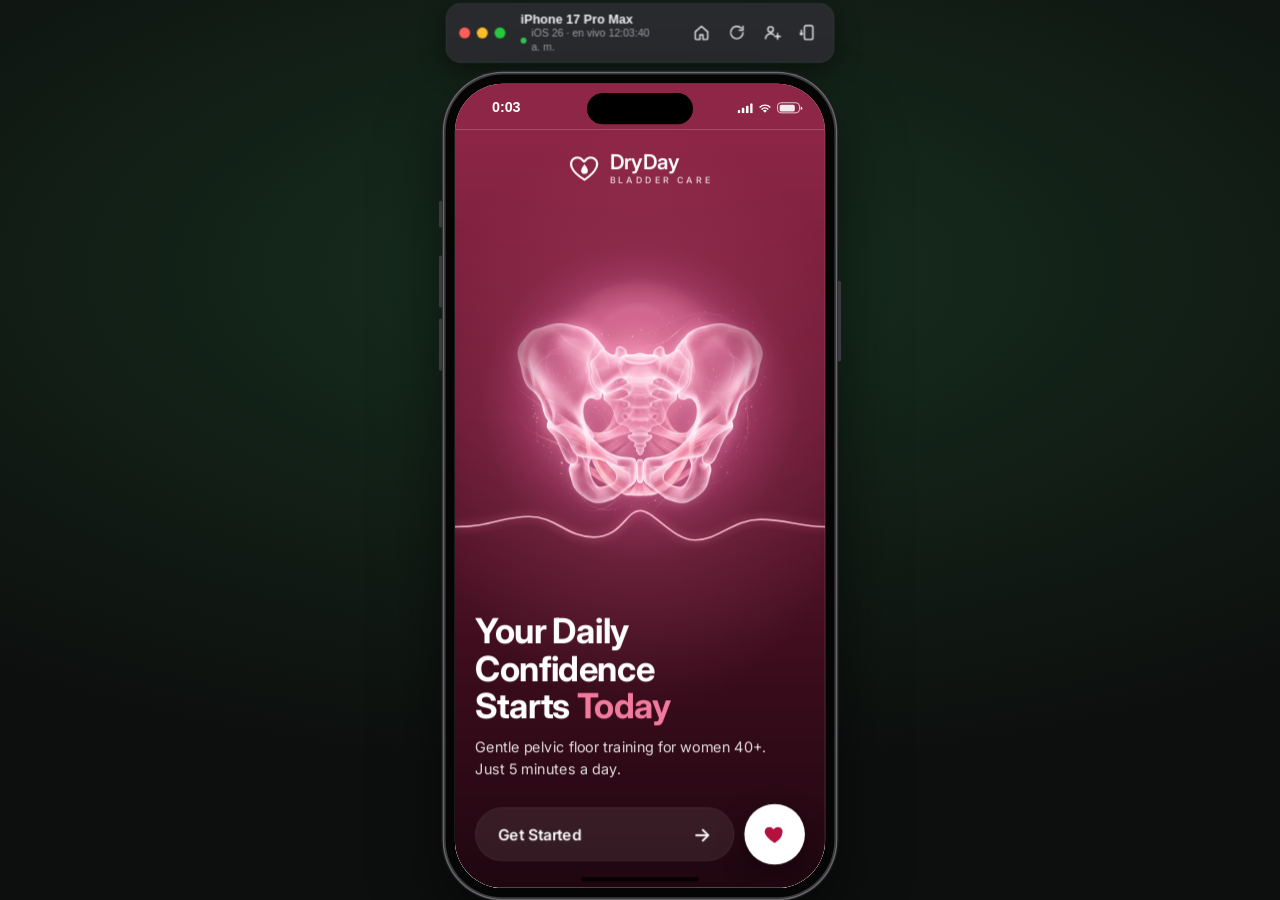
==== commit 5995874f: "Preview: add a start-over button to open the app as a brand-new user Erases only what the app saved " ====
--- a/preview.html
+++ b/preview.html
@@ -153,6 +153,9 @@
         <button type="button" id="reload" title="Recargar la app" aria-label="Recargar la app">
           <svg viewBox="0 0 24 24" fill="none" stroke="currentColor" stroke-width="1.8" stroke-linecap="round" stroke-linejoin="round"><path d="M20 12a8 8 0 1 1-2.3-5.6M20 4v5h-5"/></svg>
         </button>
+        <button type="button" id="fresh" title="Empezar de cero (como una persona nueva)" aria-label="Empezar de cero como una persona nueva">
+          <svg viewBox="0 0 24 24" fill="none" stroke="currentColor" stroke-width="1.8" stroke-linecap="round" stroke-linejoin="round"><circle cx="10" cy="8" r="3.5"/><path d="M3.5 20a6.5 6.5 0 0 1 10.6-5"/><path d="M19 13.5v7M15.5 17h7"/></svg>
+        </button>
         <button type="button" id="rotate" title="Girar" aria-label="Girar el iPhone">
           <svg viewBox="0 0 24 24" fill="none" stroke="currentColor" stroke-width="1.8" stroke-linejoin="round"><rect x="8" y="3" width="11" height="18" rx="2.5"/><path d="M4 9v6M2.5 13.5 4 15l1.5-1.5" stroke-linecap="round"/></svg>
         </button>
@@ -254,8 +257,7 @@
       if (last !== null && sig !== last) {
         statusEl.className = 'sub busy';
         frame.contentWindow.location.reload();
-        toast.classList.add('show');
-        setTimeout(function () { toast.classList.remove('show'); }, 2600);
+        showToast('Cambios nuevos cargados');
       }
       last = sig;
       statusText.textContent = 'iOS 26 · en vivo ' + timeNow();
@@ -305,6 +307,25 @@
   setInterval(paintStatus, 400);
   frame.addEventListener('load', function () { lastTop = ''; paintStatus(); });
 
+  function showToast(text) {
+    toast.textContent = text;
+    toast.classList.add('show');
+    setTimeout(function () { toast.classList.remove('show'); }, 2600);
+  }
+
+  // Start over as a brand-new user: erase only what the app saved on this device
+  // (its progress, unlock and settings), keep the simulator's own preferences.
+  document.getElementById('fresh').addEventListener('click', function () {
+    try {
+      var keys = [];
+      for (var i = 0; i < localStorage.length; i++) keys.push(localStorage.key(i));
+      keys.forEach(function (k) { if (k && k.indexOf('dryday-sim-') !== 0) localStorage.removeItem(k); });
+      sessionStorage.clear();
+    } catch (e) {}
+    frame.src = './?fresh=' + Date.now();
+    showToast('Empezando de cero');
+  });
+
   document.getElementById('home').addEventListener('click', function () {
     frame.src = './';
   });
